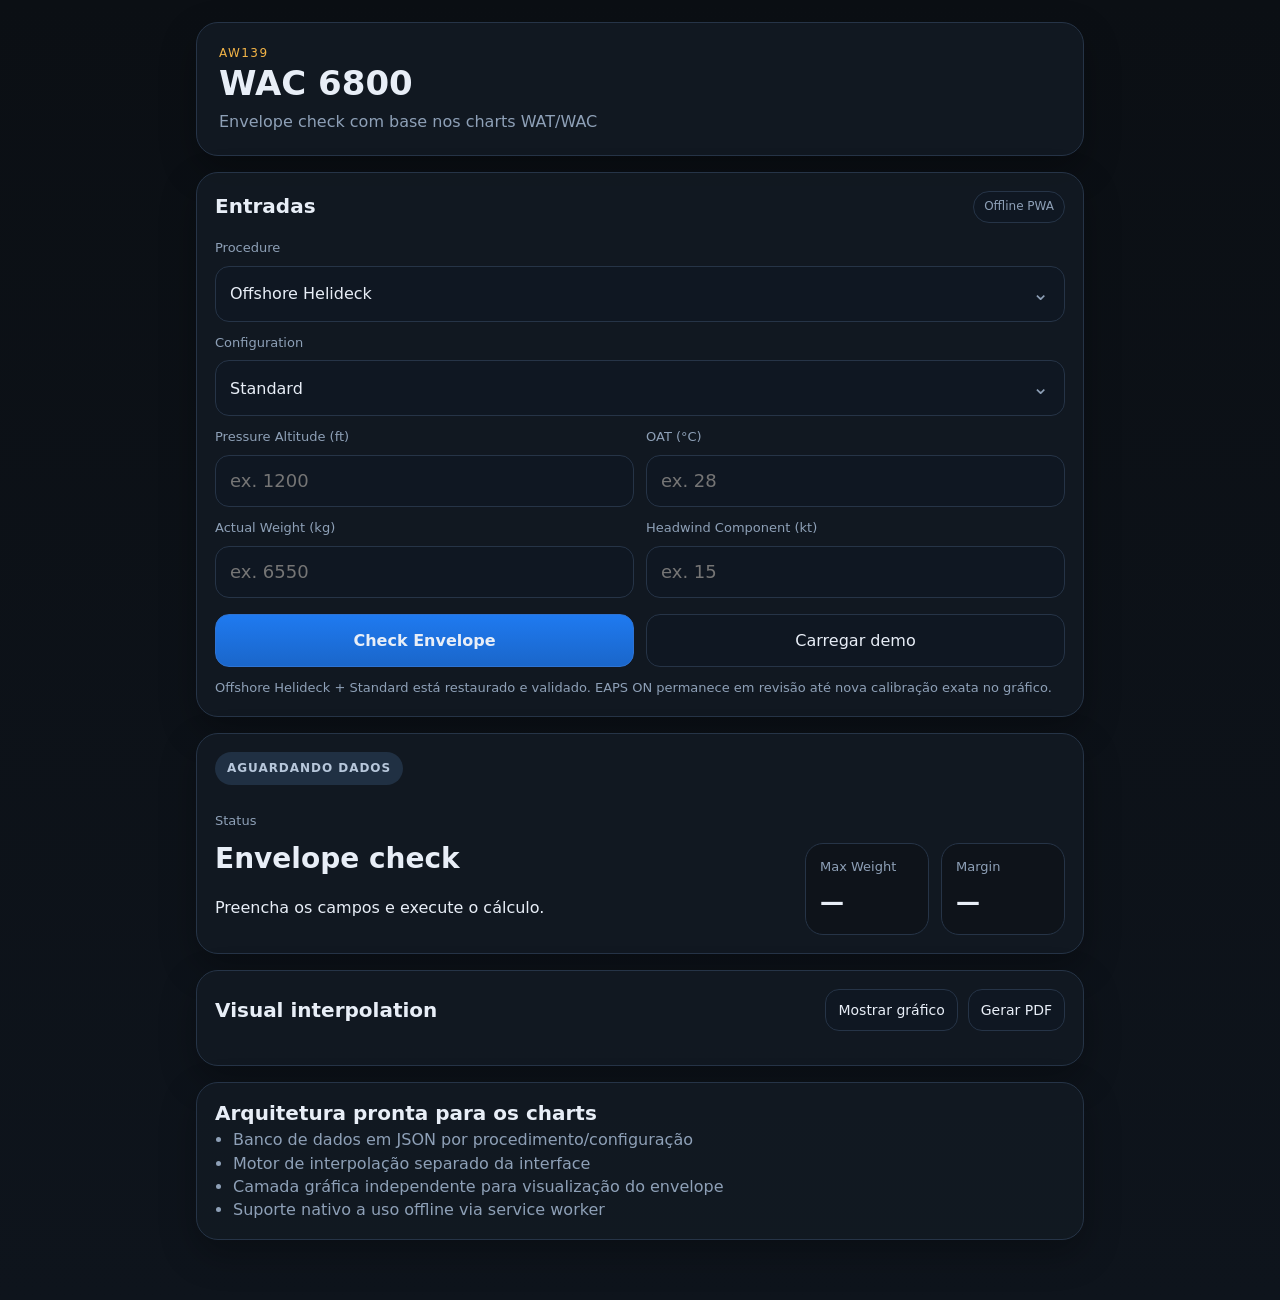
==== index.html @ 9a6f46e9 "Add files via upload" ====
<!doctype html>
<html lang="pt-BR">
<head>
  <meta charset="utf-8">
  <meta name="viewport" content="width=device-width, initial-scale=1, viewport-fit=cover">
  <meta name="theme-color" content="#0b0f14">
  <title>WAC 6800</title>
  <link rel="manifest" href="manifest.webmanifest">
  <link rel="stylesheet" href="styles.css">
</head>
<body>
  <main class="app-shell">
    <header class="hero">
      <div>
        <p class="eyebrow">AW139</p>
        <h1>WAC 6800</h1>
        <p class="subtitle">Envelope check com base nos charts WAT/WAC</p>
      </div>
      <button id="installBtn" class="ghost hidden">Instalar</button>
    </header>

    <section class="card form-card">
      <div class="card-title-row">
        <h2>Entradas</h2>
        <span class="pill">Offline PWA</span>
      </div>

      <div class="grid compact-grid">
        <label class="control-block select-block">
          <span>Procedure</span>
          <div class="select-wrap">
            <select id="procedure" aria-label="Procedure">
              <option value="offshore" selected>Offshore Helideck</option>
              <option value="clear">Clear Area / CAT B</option>
              <option value="confined">Confined Area</option>
            </select>
          </div>
        </label>

        <label class="control-block select-block">
          <span>Configuration</span>
          <div class="select-wrap">
            <select id="configuration" aria-label="Configuration">
              <option value="standard" selected>Standard</option>
              <option value="eaps_off">EAPS OFF</option>
              <option value="eaps_on">EAPS ON</option>
              <option value="ibf">IBF Installed</option>
            </select>
          </div>
        </label>

        <label class="field-half compact-field">
          <span>Pressure Altitude (ft)</span>
          <input id="pressureAltitude" type="text" inputmode="numeric" enterkeyhint="next" autocomplete="off" placeholder="ex. 1200">
        </label>

        <label class="field-half compact-field narrow-field">
          <span>OAT (°C)</span>
          <input id="oat" type="text" inputmode="numeric" enterkeyhint="next" autocomplete="off" placeholder="ex. 28" maxlength="2">
        </label>

        <label class="field-half compact-field">
          <span>Actual Weight (kg)</span>
          <input id="actualWeight" type="text" inputmode="numeric" enterkeyhint="next" autocomplete="off" placeholder="ex. 6550">
        </label>

        <label id="headwindWrap" class="field-half compact-field narrow-field">
          <span>Headwind Component (kt)</span>
          <input id="headwind" type="text" inputmode="numeric" enterkeyhint="done" autocomplete="off" placeholder="ex. 15">
        </label>
      </div>

      <div class="action-row">
        <button id="runBtn" class="primary">Check Envelope</button>
        <button id="demoBtn" class="ghost">Carregar demo</button>
      </div>
      <p class="hint">Offshore Helideck + Standard está restaurado e validado. EAPS ON permanece em revisão até nova calibração exata no gráfico.</p>
    </section>

    <section id="statusCard" class="card status neutral">
      <div class="status-badge">AGUARDANDO DADOS</div>
      <div class="status-main">
        <div>
          <p class="label">Status</p>
          <h2 id="statusTitle">Envelope check</h2>
          <p id="statusText">Preencha os campos e execute o cálculo.</p>
        </div>
        <div class="metrics">
          <div class="metric">
            <span class="label">Max Weight</span>
            <strong id="maxWeight">—</strong>
          </div>
          <div class="metric">
            <span class="label">Margin</span>
            <strong id="margin">—</strong>
          </div>
        </div>
      </div>
    </section>

    <section class="card">
      <div class="card-title-row">
        <h2>Visual interpolation</h2>
        <div class="toolbar-row">
          <button id="toggleChart" class="ghost small">Mostrar gráfico</button>
          <button id="exportPdfBtn" class="ghost small">Gerar PDF</button>
        </div>
      </div>
      <div id="chartPanel" class="chart-panel hidden">
        <div class="chart-stage">
          <img id="chartBaseImage" src="docs/page-07.png" alt="Página completa do gráfico Offshore Standard">
          <canvas id="chartCanvas" width="900" height="1137" aria-label="Visual interpolation chart"></canvas>
        </div>
        <div class="legend">
          <span><i class="dot white"></i> Max weight interpolado</span>
          <span><i class="dot blue"></i> Peso atual</span>
          <span><i class="dot green"></i> Dentro</span>
          <span><i class="dot red"></i> Fora</span>
        </div>
        <p class="hint">Overlay direto sobre a página completa do RFM: altitude, curvas de temperatura, peso atual, ponto sem vento e resultado final com headwind.</p>
        <p class="chart-reference"><strong>Gráfico em uso:</strong> Figure 4-7 — Weight Limitations for CAT A Offshore Helideck Procedure.<br><strong>Fonte:</strong> Leonardo AW139 Rotorcraft Flight Manual (RFM), Edition 2, Revision 32.</p>
      </div>
    </section>

    <section class="card compact">
      <h2>Arquitetura pronta para os charts</h2>
      <ul class="clean-list">
        <li>Banco de dados em JSON por procedimento/configuração</li>
        <li>Motor de interpolação separado da interface</li>
        <li>Camada gráfica independente para visualização do envelope</li>
        <li>Suporte nativo a uso offline via service worker</li>
      </ul>
    </section>
  </main>

  <script src="app.js" defer></script>
</body>
</html>
---- styles.css ----
:root {
  --bg: #0b0f14;
  --panel: #121922;
  --panel-2: #182230;
  --line: #263447;
  --text: #e8eef7;
  --muted: #8ea0b7;
  --green: #14b86a;
  --red: #df4f5f;
  --blue: #52a8ff;
  --amber: #f3b447;
  --shadow: 0 14px 36px rgba(0,0,0,.28);
}
* { box-sizing: border-box; }
body {
  margin: 0;
  background: linear-gradient(180deg, #0b0f14 0%, #0e141c 100%);
  color: var(--text);
  font: 16px/1.45 Inter, system-ui, -apple-system, Segoe UI, Roboto, sans-serif;
}
.app-shell { max-width: 920px; margin: 0 auto; padding: 22px 16px 44px; }
.hero, .card { background: rgba(18,25,34,.92); border: 1px solid var(--line); border-radius: 22px; box-shadow: var(--shadow); }
.hero { display:flex; justify-content:space-between; align-items:flex-start; gap:16px; padding:22px; margin-bottom:16px; }
.eyebrow { margin:0 0 4px; color: var(--amber); text-transform:uppercase; letter-spacing:.12em; font-size:12px; }
h1 { margin:0; font-size:34px; line-height:1.05; }
.subtitle { margin:8px 0 0; color: var(--muted); }
.card { padding: 18px; margin-bottom: 16px; }
.card-title-row { display:flex; justify-content:space-between; align-items:center; gap:12px; margin-bottom:16px; }
h2 { margin:0; font-size:20px; }
.pill { background:#0f1722; border:1px solid var(--line); color:var(--muted); border-radius:999px; padding:6px 10px; font-size:12px; }
.grid { display:grid; grid-template-columns: repeat(2, minmax(0, 1fr)); gap:12px; }
.compact-grid { align-items:end; }
.grid label { min-width:0; }
.field-half { grid-column: span 1; }
.control-block { grid-column: 1 / -1; }
label span, .label { display:block; margin-bottom:8px; color:var(--muted); font-size:13px; }
input, select, button {
  width:100%; border-radius:14px; border:1px solid var(--line); background:#0f1722; color:var(--text);
  padding:14px 14px; font:inherit;
}
input, select { min-height: 56px; }
button { cursor:pointer; }
.primary { background: linear-gradient(180deg, #1f7af0 0%, #1a66ca 100%); border-color:#2e73d3; font-weight:700; }
.ghost { background:#0f1722; }
.small { width:auto; padding:10px 12px; font-size:14px; }
.hidden { display:none !important; }
.action-row { display:flex; gap:12px; margin-top:16px; }
.hint { color: var(--muted); font-size: 13px; margin: 12px 0 0; }
.status { overflow:hidden; }
.status-badge { display:inline-block; padding:8px 12px; border-radius:999px; font-size:12px; font-weight:700; letter-spacing:.08em; background:#203043; }
.status-main { display:flex; justify-content:space-between; gap:16px; align-items:flex-end; margin-top:14px; }
.status h2 { font-size:28px; margin-top:4px; }
.metrics { display:grid; grid-template-columns:1fr 1fr; gap:12px; min-width:260px; }
.metric { background: rgba(11,15,20,.55); border:1px solid var(--line); border-radius:18px; padding:14px; }
.metric strong { font-size:24px; }
.status.within { background: linear-gradient(180deg, rgba(20,184,106,.18), rgba(18,25,34,.92)); border-color: rgba(20,184,106,.5); }
.status.within .status-badge { background: rgba(20,184,106,.22); color:#8ff0be; }
.status.out { background: linear-gradient(180deg, rgba(223,79,95,.18), rgba(18,25,34,.92)); border-color: rgba(223,79,95,.52); }
.status.out .status-badge { background: rgba(223,79,95,.22); color:#ffb3bc; }
.status.neutral .status-badge { color:#b7c7db; }
.chart-panel { margin-top: 14px; }
canvas { width:100%; height:auto; display:block; background:#0b1017; border:1px solid var(--line); border-radius:18px; }
.legend { display:flex; flex-wrap:wrap; gap:12px 18px; color:var(--muted); font-size:13px; margin-top:12px; }
.dot { display:inline-block; width:10px; height:10px; border-radius:999px; margin-right:6px; vertical-align:middle; }
.dot.white { background:#fff; }
.dot.blue { background:var(--blue); }
.dot.green { background:var(--green); }
.dot.red { background:var(--red); }
.clean-list { margin:0; padding-left:18px; color:var(--muted); }
.compact { padding-top:16px; }
.select-wrap { position:relative; }
.select-wrap::after {
  content:'⌄';
  position:absolute;
  right:16px;
  top:50%;
  transform:translateY(-52%);
  color:var(--muted);
  pointer-events:none;
  font-size:20px;
}
select {
  appearance:none;
  -webkit-appearance:none;
  padding-right:42px;
}
.compact-field input {
  min-height: 52px;
  padding: 10px 14px;
  font-size: 18px;
}
.narrow-field input {
  text-align:left;
}
@media (max-width: 720px) {
  .metrics, .status-main { grid-template-columns: 1fr; display:grid; }
  .hero { display:block; }
  h1 { font-size:30px; }
  .card { padding: 16px; }
  .action-row { gap:10px; }
}

.toolbar-row{display:flex;gap:10px;flex-wrap:wrap;justify-content:flex-end;}
.chart-stage{position:relative; border:1px solid var(--line); border-radius:18px; overflow:hidden; background:#0b1017;}
#chartBaseImage{display:block; width:100%; height:auto;}
#chartCanvas{position:absolute; inset:0; width:100%; height:100%; background:transparent; border:none; border-radius:0; pointer-events:none;}
@media (max-width: 680px){.toolbar-row{width:100%;justify-content:flex-start;margin-top:8px;}}
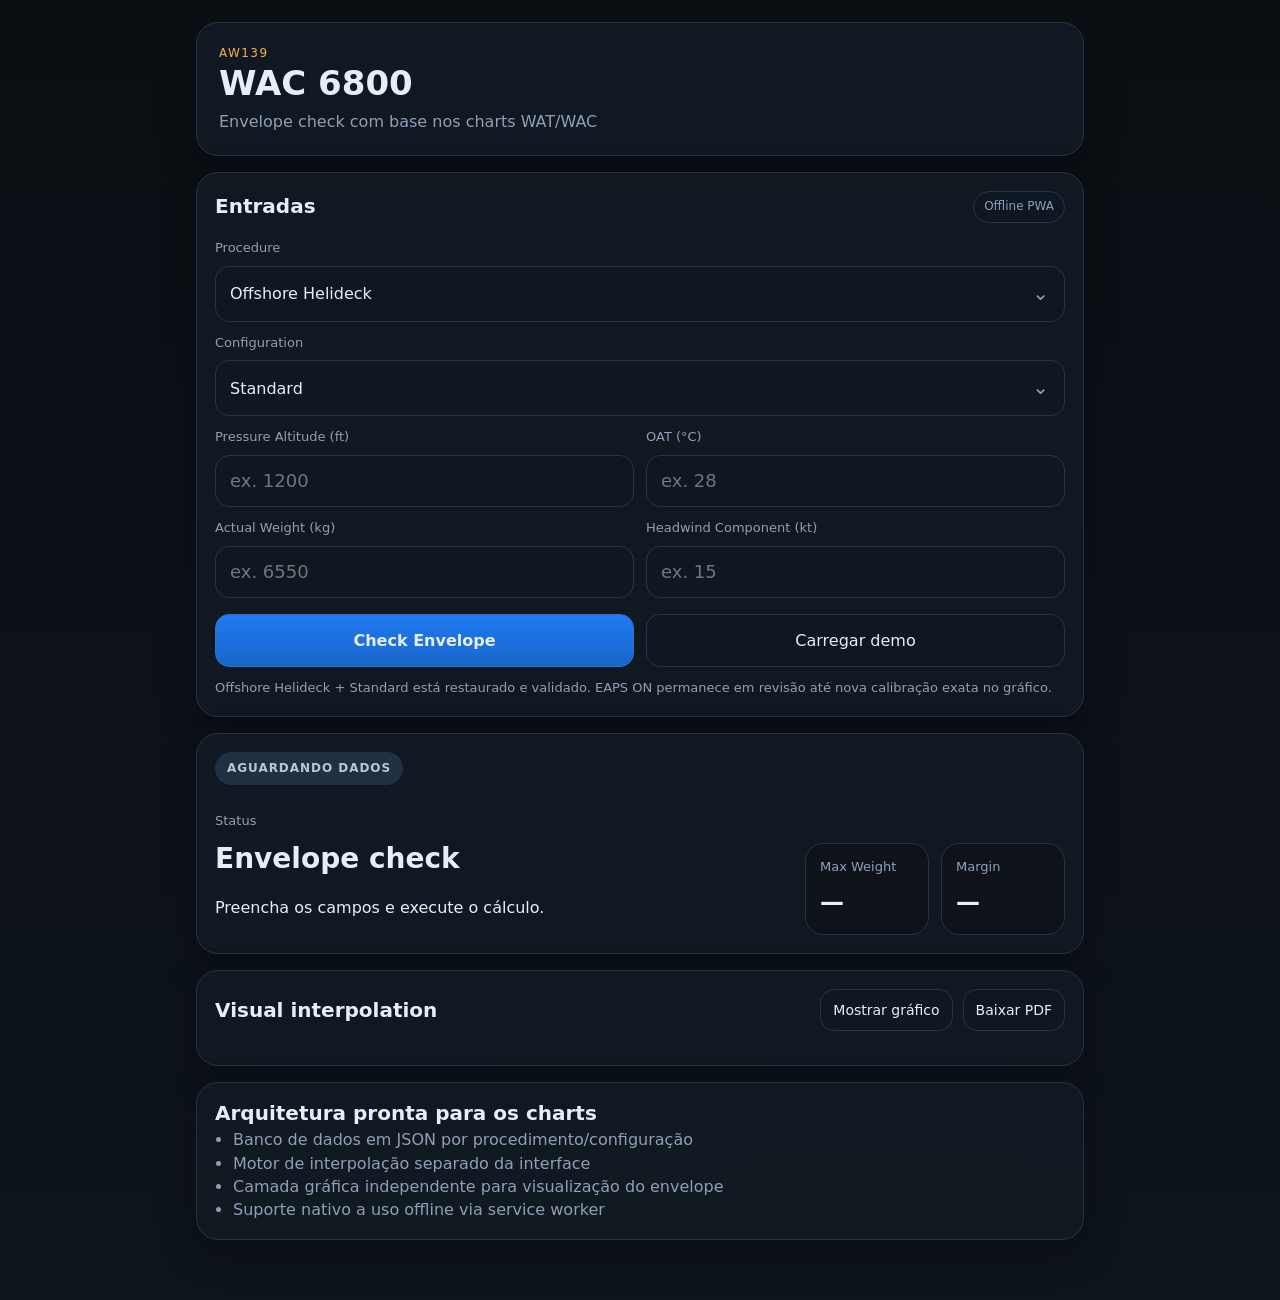
==== commit f2170fc2: "Add files via upload" ====
--- a/index.html
+++ b/index.html
@@ -103,7 +103,7 @@
         <h2>Visual interpolation</h2>
         <div class="toolbar-row">
           <button id="toggleChart" class="ghost small">Mostrar gráfico</button>
-          <button id="exportPdfBtn" class="ghost small">Gerar PDF</button>
+          <button id="exportPdfBtn" class="ghost small">Compartilhar / Baixar PDF</button>
         </div>
       </div>
       <div id="chartPanel" class="chart-panel hidden">
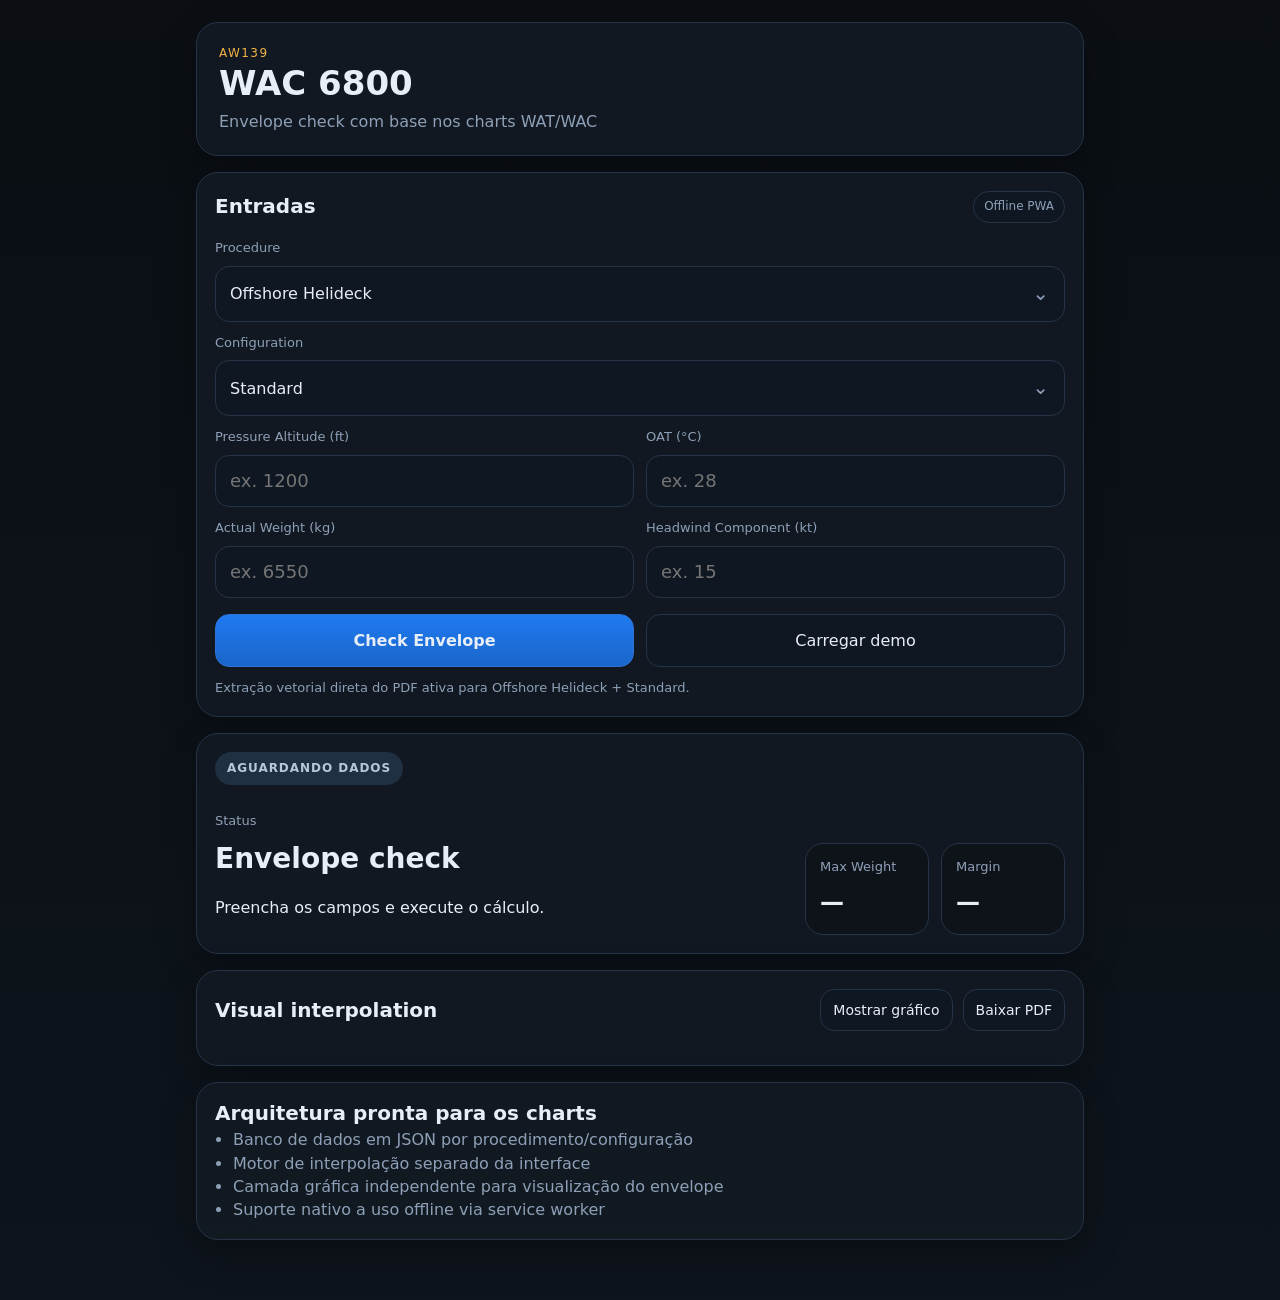
==== commit 4495d53e: "Add files via upload" ====
--- a/index.html
+++ b/index.html
@@ -74,7 +74,7 @@
         <button id="runBtn" class="primary">Check Envelope</button>
         <button id="demoBtn" class="ghost">Carregar demo</button>
       </div>
-      <p class="hint">Offshore Helideck + Standard está restaurado e validado. EAPS ON permanece em revisão até nova calibração exata no gráfico.</p>
+      <p id="exactHint" class="hint">Offshore Helideck + Standard agora usa extração vetorial direta do PDF. Os demais gráficos continuam bloqueados até essa validação ficar redonda.</p>
     </section>
 
     <section id="statusCard" class="card status neutral">
@@ -103,12 +103,12 @@
         <h2>Visual interpolation</h2>
         <div class="toolbar-row">
           <button id="toggleChart" class="ghost small">Mostrar gráfico</button>
-          <button id="exportPdfBtn" class="ghost small">Compartilhar / Baixar PDF</button>
+          <button id="exportPdfBtn" class="ghost small">Baixar PDF</button>
         </div>
       </div>
       <div id="chartPanel" class="chart-panel hidden">
         <div class="chart-stage">
-          <img id="chartBaseImage" src="docs/page-07.png" alt="Página completa do gráfico Offshore Standard">
+          <img id="chartBaseImage" src="assets/offshore_standard_chart_clip.png" alt="Recorte do gráfico Offshore Standard">
           <canvas id="chartCanvas" width="900" height="1137" aria-label="Visual interpolation chart"></canvas>
         </div>
         <div class="legend">
@@ -117,8 +117,8 @@
           <span><i class="dot green"></i> Dentro</span>
           <span><i class="dot red"></i> Fora</span>
         </div>
-        <p class="hint">Overlay direto sobre a página completa do RFM: altitude, curvas de temperatura, peso atual, ponto sem vento e resultado final com headwind.</p>
-        <p class="chart-reference"><strong>Gráfico em uso:</strong> Figure 4-7 — Weight Limitations for CAT A Offshore Helideck Procedure.<br><strong>Fonte:</strong> Leonardo AW139 Rotorcraft Flight Manual (RFM), Edition 2, Revision 32.</p>
+        <p class="hint">Overlay direto sobre o recorte real do PDF: altitude, curvas de temperatura, peso atual, ponto sem vento e resultado final com headwind.</p>
+        <p id="chartReference" class="chart-reference"><strong>Gráfico em uso:</strong> Figure 4-7 — Weight Limitations for CAT A Offshore Helideck Procedure.<br><strong>Fonte:</strong> Leonardo AW139 Rotorcraft Flight Manual (RFM), Edition 2, Revision 32.</p>
       </div>
     </section>
 
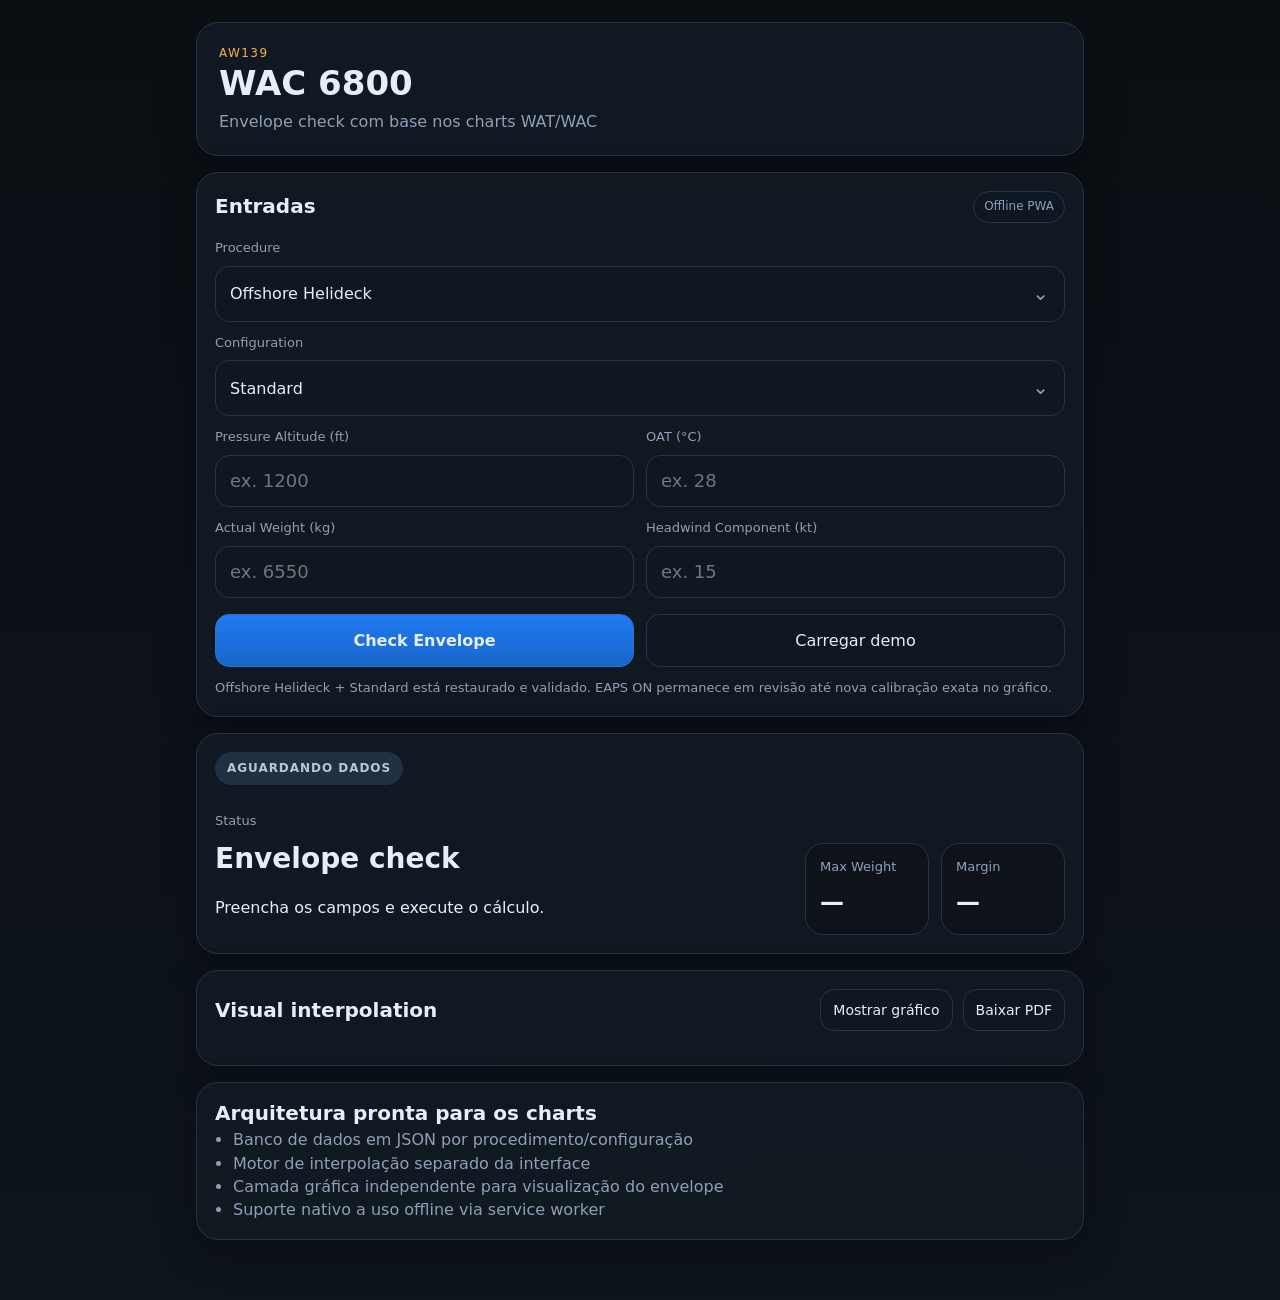
==== commit dea16291: "Add files via upload" ====
--- a/index.html
+++ b/index.html
@@ -74,7 +74,7 @@
         <button id="runBtn" class="primary">Check Envelope</button>
         <button id="demoBtn" class="ghost">Carregar demo</button>
       </div>
-      <p id="exactHint" class="hint">Offshore Helideck + Standard agora usa extração vetorial direta do PDF. Os demais gráficos continuam bloqueados até essa validação ficar redonda.</p>
+      <p class="hint">Offshore Helideck + Standard está restaurado e validado. EAPS ON permanece em revisão até nova calibração exata no gráfico.</p>
     </section>
 
     <section id="statusCard" class="card status neutral">
@@ -103,12 +103,12 @@
         <h2>Visual interpolation</h2>
         <div class="toolbar-row">
           <button id="toggleChart" class="ghost small">Mostrar gráfico</button>
-          <button id="exportPdfBtn" class="ghost small">Baixar PDF</button>
+          <button id="exportPdfBtn" class="ghost small">Compartilhar / Baixar PDF</button>
         </div>
       </div>
       <div id="chartPanel" class="chart-panel hidden">
         <div class="chart-stage">
-          <img id="chartBaseImage" src="assets/offshore_standard_chart_clip.png" alt="Recorte do gráfico Offshore Standard">
+          <img id="chartBaseImage" src="docs/page-07.png" alt="Página completa do gráfico Offshore Standard">
           <canvas id="chartCanvas" width="900" height="1137" aria-label="Visual interpolation chart"></canvas>
         </div>
         <div class="legend">
@@ -117,8 +117,8 @@
           <span><i class="dot green"></i> Dentro</span>
           <span><i class="dot red"></i> Fora</span>
         </div>
-        <p class="hint">Overlay direto sobre o recorte real do PDF: altitude, curvas de temperatura, peso atual, ponto sem vento e resultado final com headwind.</p>
-        <p id="chartReference" class="chart-reference"><strong>Gráfico em uso:</strong> Figure 4-7 — Weight Limitations for CAT A Offshore Helideck Procedure.<br><strong>Fonte:</strong> Leonardo AW139 Rotorcraft Flight Manual (RFM), Edition 2, Revision 32.</p>
+        <p class="hint">Overlay direto sobre a página completa do RFM: altitude, curvas de temperatura, peso atual, ponto sem vento e resultado final com headwind.</p>
+        <p class="chart-reference"><strong>Gráfico em uso:</strong> Figure 4-7 — Weight Limitations for CAT A Offshore Helideck Procedure.<br><strong>Fonte:</strong> Leonardo AW139 Rotorcraft Flight Manual (RFM), Edition 2, Revision 32.</p>
       </div>
     </section>
 
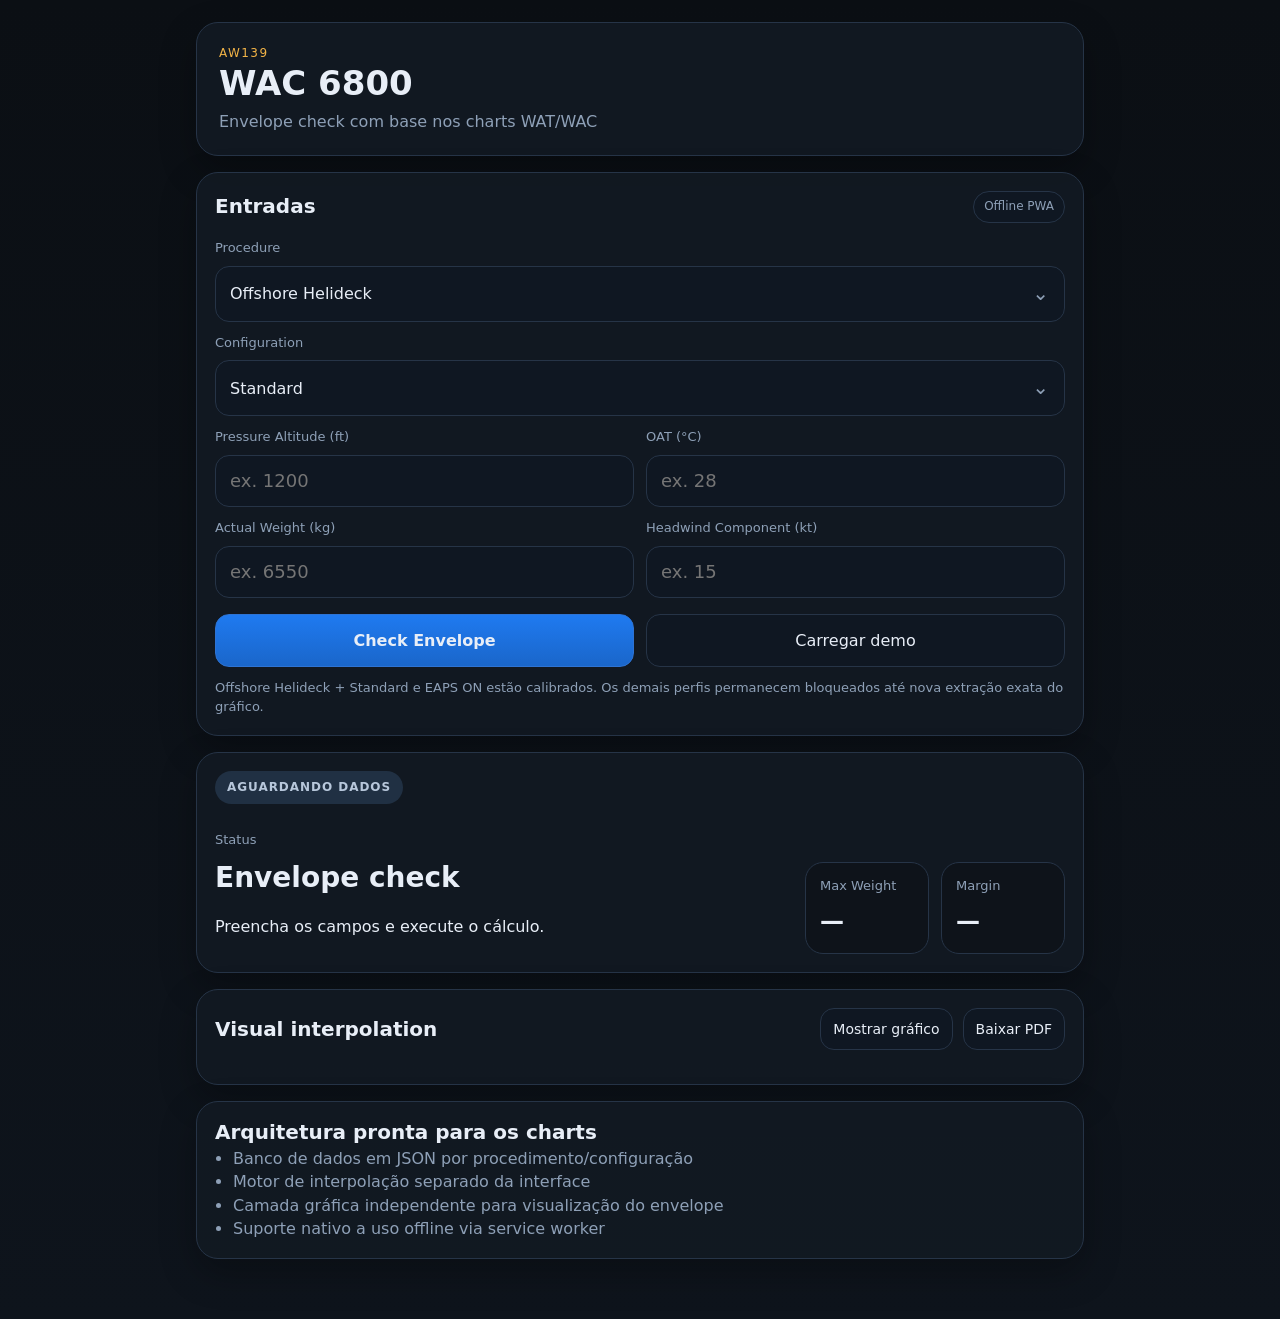
==== commit d10fd770: "Add files via upload" ====
--- a/index.html
+++ b/index.html
@@ -74,7 +74,7 @@
         <button id="runBtn" class="primary">Check Envelope</button>
         <button id="demoBtn" class="ghost">Carregar demo</button>
       </div>
-      <p class="hint">Offshore Helideck + Standard está restaurado e validado. EAPS ON permanece em revisão até nova calibração exata no gráfico.</p>
+      <p id="formHint" class="hint">Offshore Helideck + Standard e EAPS ON estão calibrados. Os demais perfis permanecem bloqueados até nova extração exata do gráfico.</p>
     </section>
 
     <section id="statusCard" class="card status neutral">
@@ -108,7 +108,7 @@
       </div>
       <div id="chartPanel" class="chart-panel hidden">
         <div class="chart-stage">
-          <img id="chartBaseImage" src="docs/page-07.png" alt="Página completa do gráfico Offshore Standard">
+          <img id="chartBaseImage" src="docs/page-07.png" alt="Página completa do gráfico WAC">
           <canvas id="chartCanvas" width="900" height="1137" aria-label="Visual interpolation chart"></canvas>
         </div>
         <div class="legend">
@@ -117,8 +117,8 @@
           <span><i class="dot green"></i> Dentro</span>
           <span><i class="dot red"></i> Fora</span>
         </div>
-        <p class="hint">Overlay direto sobre a página completa do RFM: altitude, curvas de temperatura, peso atual, ponto sem vento e resultado final com headwind.</p>
-        <p class="chart-reference"><strong>Gráfico em uso:</strong> Figure 4-7 — Weight Limitations for CAT A Offshore Helideck Procedure.<br><strong>Fonte:</strong> Leonardo AW139 Rotorcraft Flight Manual (RFM), Edition 2, Revision 32.</p>
+        <p id="chartHint" class="hint">Overlay direto sobre a página completa do RFM: altitude, curvas de temperatura, peso atual, ponto sem vento e resultado final com headwind.</p>
+        <p id="chartReference" class="chart-reference"><strong>Gráfico em uso:</strong> Figure 4-7 — Weight Limitations for CAT A Offshore Helideck Procedure.<br><strong>Fonte:</strong> Leonardo AW139 Rotorcraft Flight Manual (RFM), Edition 2, Revision 32.</p>
       </div>
     </section>
 
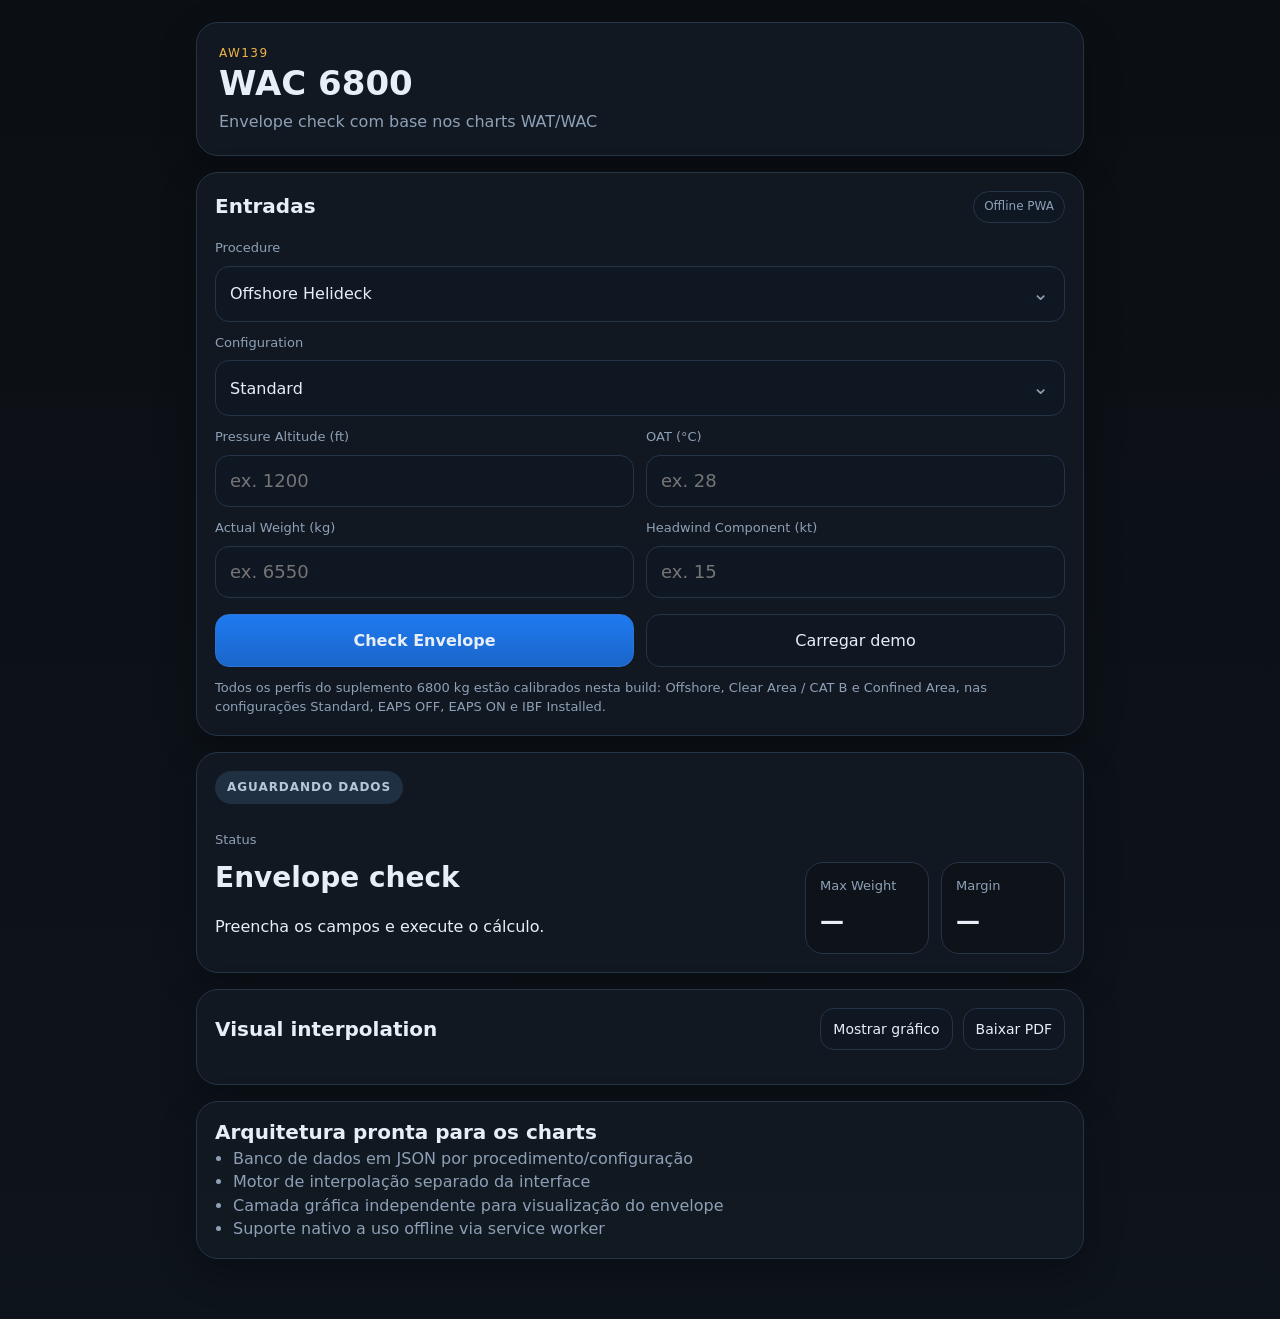
==== commit 7c7f0913: "Add files via upload" ====
--- a/index.html
+++ b/index.html
@@ -74,7 +74,7 @@
         <button id="runBtn" class="primary">Check Envelope</button>
         <button id="demoBtn" class="ghost">Carregar demo</button>
       </div>
-      <p id="formHint" class="hint">Offshore Helideck + Standard e EAPS ON estão calibrados. Os demais perfis permanecem bloqueados até nova extração exata do gráfico.</p>
+      <p id="formHint" class="hint">Offshore Helideck + Standard, EAPS OFF e EAPS ON estão calibrados. Os demais perfis permanecem bloqueados.</p>
     </section>
 
     <section id="statusCard" class="card status neutral">
@@ -133,6 +133,6 @@
     </section>
   </main>
 
-  <script src="app.js" defer></script>
+  <script src="app.js?v=allprofiles-v3" defer></script>
 </body>
 </html>
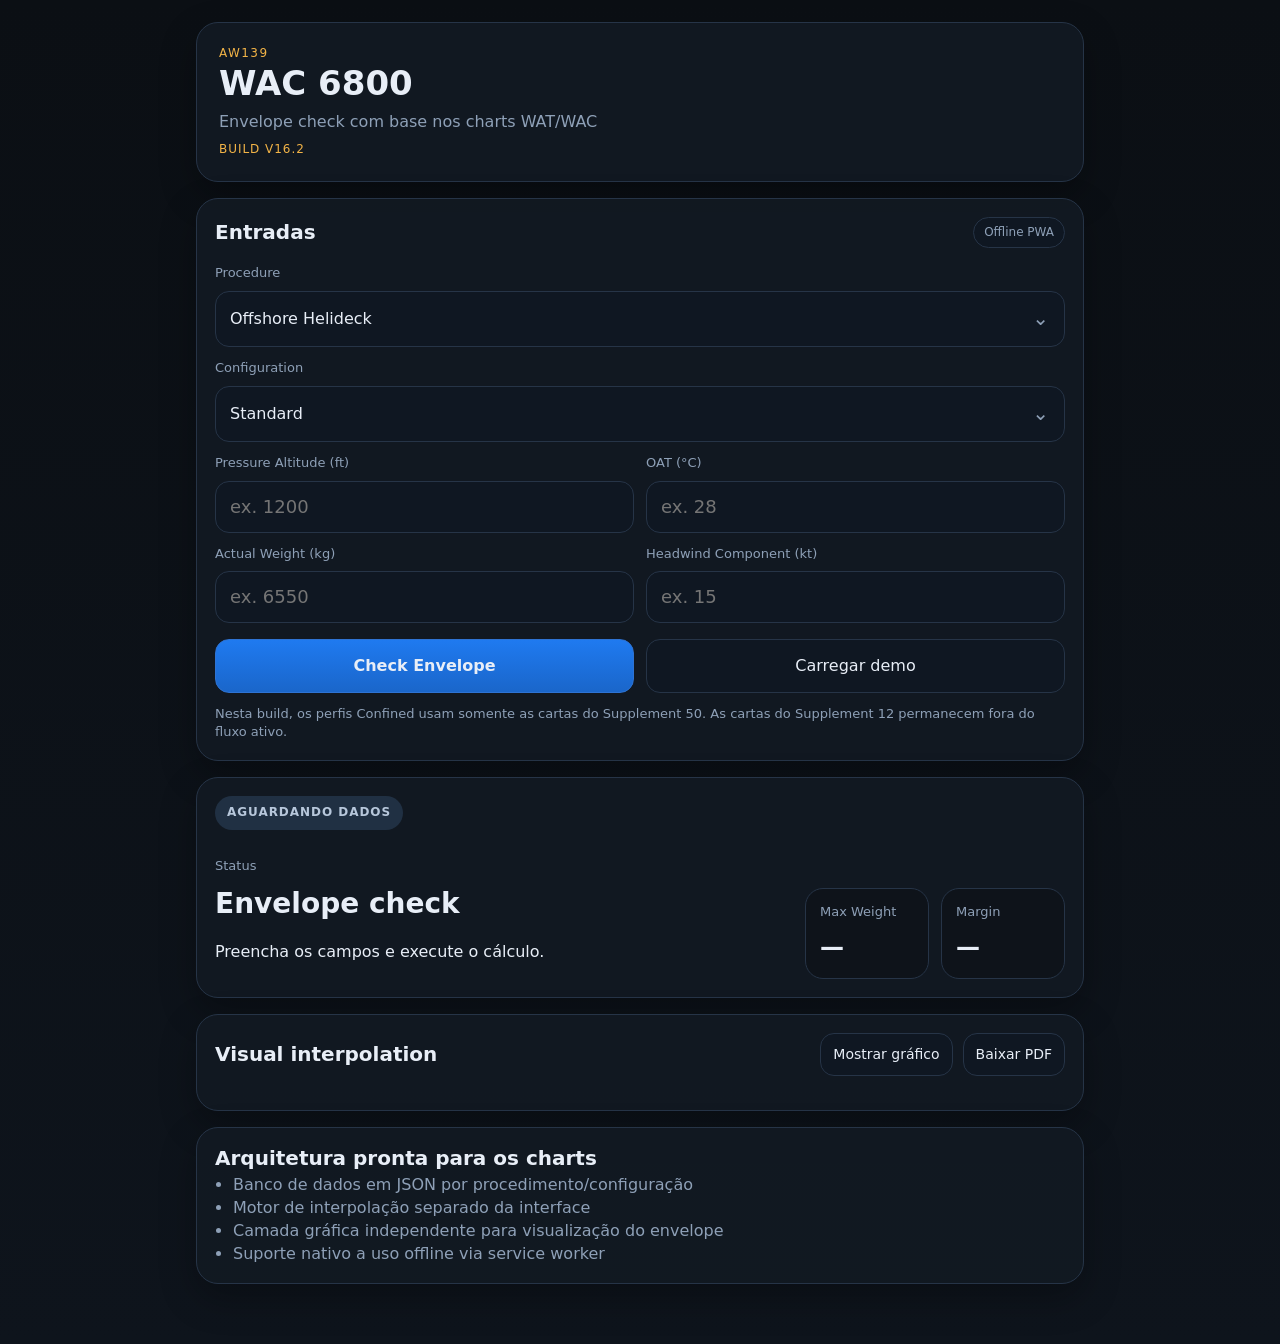
==== commit c84f15be: "Add files via upload" ====
--- a/index.html
+++ b/index.html
@@ -15,6 +15,7 @@
         <p class="eyebrow">AW139</p>
         <h1>WAC 6800</h1>
         <p class="subtitle">Envelope check com base nos charts WAT/WAC</p>
+        <p class="build-version">Build v16.2</p>
       </div>
       <button id="installBtn" class="ghost hidden">Instalar</button>
     </header>
@@ -133,6 +134,6 @@
     </section>
   </main>
 
-  <script src="app.js?v=allprofiles-v3" defer></script>
+  <script src="app.js?v=allprofiles-v14_0-sup12-align" defer></script>
 </body>
 </html>
--- a/styles.css
+++ b/styles.css
@@ -24,6 +24,7 @@
 .eyebrow { margin:0 0 4px; color: var(--amber); text-transform:uppercase; letter-spacing:.12em; font-size:12px; }
 h1 { margin:0; font-size:34px; line-height:1.05; }
 .subtitle { margin:8px 0 0; color: var(--muted); }
+.build-version { margin: 8px 0 0; color: var(--amber); font-size: 12px; letter-spacing: .08em; text-transform: uppercase; }
 .card { padding: 18px; margin-bottom: 16px; }
 .card-title-row { display:flex; justify-content:space-between; align-items:center; gap:12px; margin-bottom:16px; }
 h2 { margin:0; font-size:20px; }
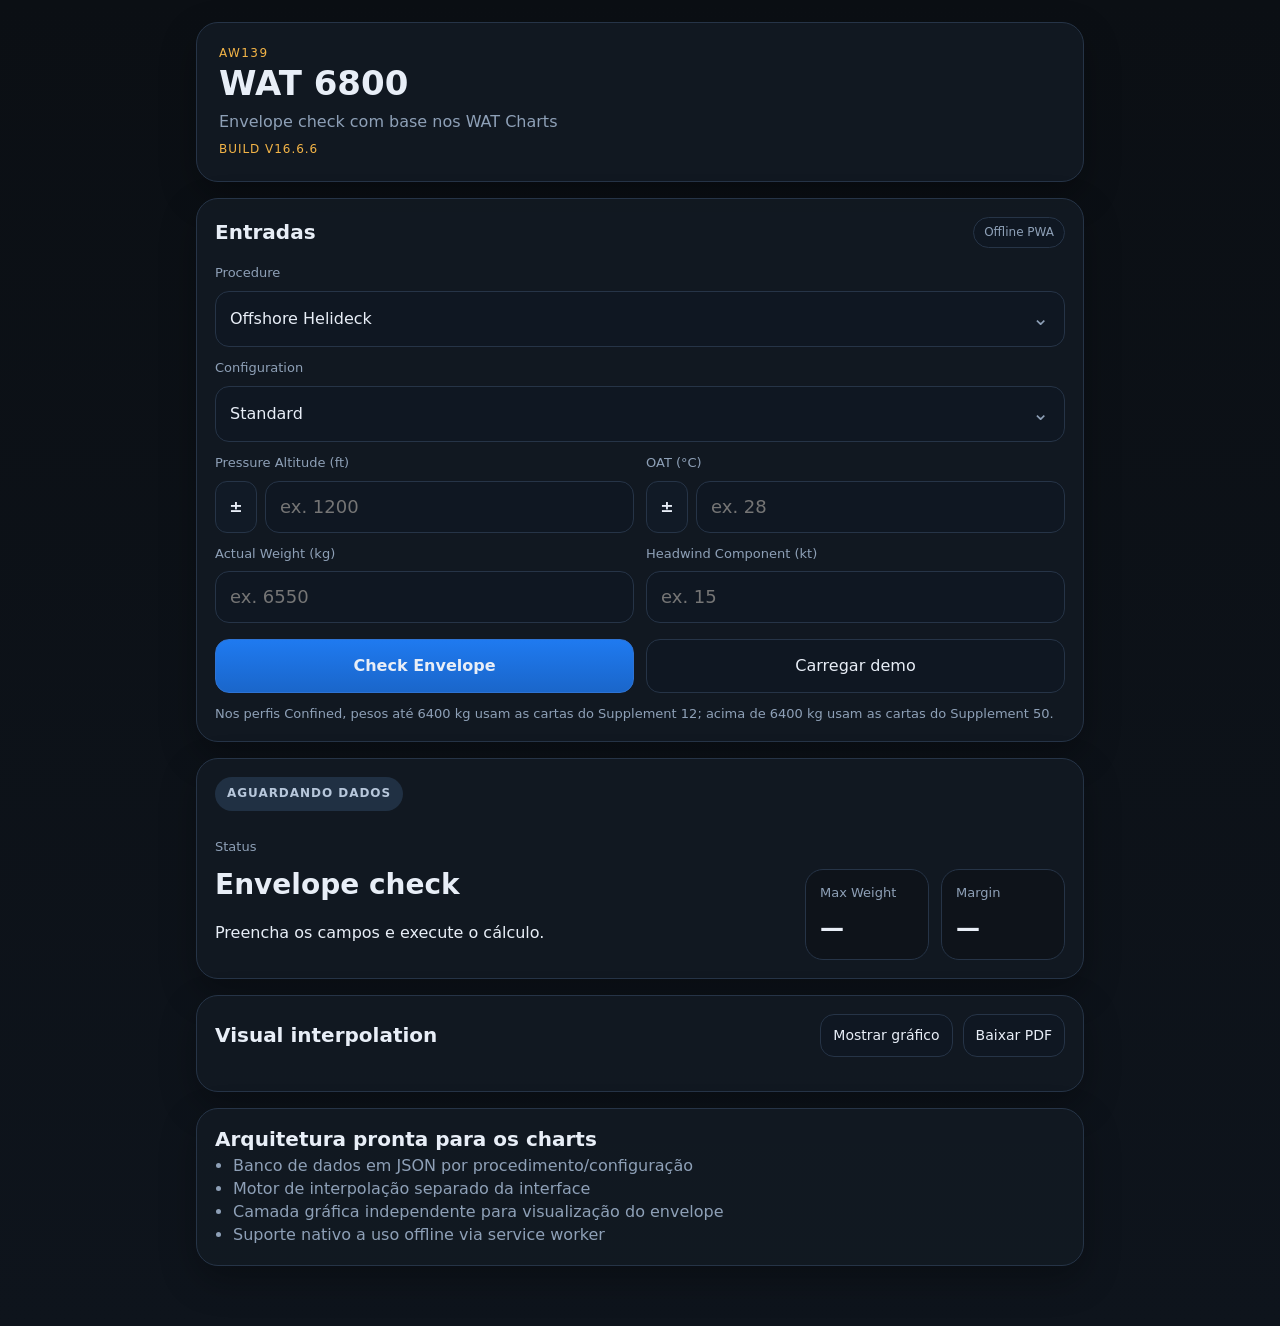
==== commit 4aa5da43: "Add files via upload" ====
--- a/index.html
+++ b/index.html
@@ -4,7 +4,7 @@
   <meta charset="utf-8">
   <meta name="viewport" content="width=device-width, initial-scale=1, viewport-fit=cover">
   <meta name="theme-color" content="#0b0f14">
-  <title>WAC 6800</title>
+  <title>WAT 6800</title>
   <link rel="manifest" href="manifest.webmanifest">
   <link rel="stylesheet" href="styles.css">
 </head>
@@ -13,9 +13,9 @@
     <header class="hero">
       <div>
         <p class="eyebrow">AW139</p>
-        <h1>WAC 6800</h1>
-        <p class="subtitle">Envelope check com base nos charts WAT/WAC</p>
-        <p class="build-version">Build v16.2</p>
+        <h1>WAT 6800</h1>
+        <p class="subtitle">Envelope check com base nos WAT Charts</p>
+        <p class="build-version">Build v16.6.6</p>
       </div>
       <button id="installBtn" class="ghost hidden">Instalar</button>
     </header>
@@ -52,12 +52,18 @@
 
         <label class="field-half compact-field">
           <span>Pressure Altitude (ft)</span>
-          <input id="pressureAltitude" type="text" inputmode="numeric" enterkeyhint="next" autocomplete="off" placeholder="ex. 1200">
+          <div class="input-with-toggle">
+            <button id="paNegativeBtn" type="button" class="sign-toggle" aria-label="Alternar sinal da altitude pressão">±</button>
+            <input id="pressureAltitude" type="text" inputmode="numeric" enterkeyhint="next" autocomplete="off" placeholder="ex. 1200">
+          </div>
         </label>
 
         <label class="field-half compact-field narrow-field">
           <span>OAT (°C)</span>
-          <input id="oat" type="text" inputmode="numeric" enterkeyhint="next" autocomplete="off" placeholder="ex. 28" maxlength="2">
+          <div class="input-with-toggle">
+            <button id="oatNegativeBtn" type="button" class="sign-toggle" aria-label="Alternar sinal da temperatura">±</button>
+            <input id="oat" type="text" inputmode="numeric" enterkeyhint="next" autocomplete="off" placeholder="ex. 28" maxlength="3">
+          </div>
         </label>
 
         <label class="field-half compact-field">
@@ -109,7 +115,7 @@
       </div>
       <div id="chartPanel" class="chart-panel hidden">
         <div class="chart-stage">
-          <img id="chartBaseImage" src="docs/page-07.png" alt="Página completa do gráfico WAC">
+          <img id="chartBaseImage" src="docs/page-07.png" alt="Página completa do gráfico WAT">
           <canvas id="chartCanvas" width="900" height="1137" aria-label="Visual interpolation chart"></canvas>
         </div>
         <div class="legend">
@@ -119,7 +125,7 @@
           <span><i class="dot red"></i> Fora</span>
         </div>
         <p id="chartHint" class="hint">Overlay direto sobre a página completa do RFM: altitude, curvas de temperatura, peso atual, ponto sem vento e resultado final com headwind.</p>
-        <p id="chartReference" class="chart-reference"><strong>Gráfico em uso:</strong> Figure 4-7 — Weight Limitations for CAT A Offshore Helideck Procedure.<br><strong>Fonte:</strong> Leonardo AW139 Rotorcraft Flight Manual (RFM), Edition 2, Revision 32.</p>
+        <p id="chartReference" class="chart-reference"><strong>Gráfico em uso:</strong> Figure 4-7 — Weight Limitations for CAT A Offshore Helideck Procedure.<br><strong>Suplemento:</strong> Supplement 50<br><strong>Página:</strong> S50-30<br><strong>Fonte:</strong> Leonardo AW139 Rotorcraft Flight Manual (RFM), Ed. 2, Rev. 32.</p>
       </div>
     </section>
 
@@ -134,6 +140,6 @@
     </section>
   </main>
 
-  <script src="app.js?v=allprofiles-v14_0-sup12-align" defer></script>
+  <script src="app.js?v=allprofiles-v16_6_5-confined6400-visual-align2" defer></script>
 </body>
 </html>
--- a/styles.css
+++ b/styles.css
@@ -106,3 +106,9 @@
 #chartBaseImage{display:block; width:100%; height:auto;}
 #chartCanvas{position:absolute; inset:0; width:100%; height:100%; background:transparent; border:none; border-radius:0; pointer-events:none;}
 @media (max-width: 680px){.toolbar-row{width:100%;justify-content:flex-start;margin-top:8px;}}
+
+.input-with-toggle{display:flex;align-items:stretch;gap:8px;}
+.input-with-toggle input{flex:1 1 auto;min-width:0;}
+.sign-toggle{width:42px;min-width:42px;max-width:42px;min-height:52px;padding:0;border-radius:12px;flex:0 0 42px;font-size:16px;font-weight:700;line-height:1;background:#111a26;}
+.sign-toggle:active{transform:translateY(1px);}
+@media (max-width: 480px){.sign-toggle{width:38px;min-width:38px;max-width:38px;flex-basis:38px;}}
